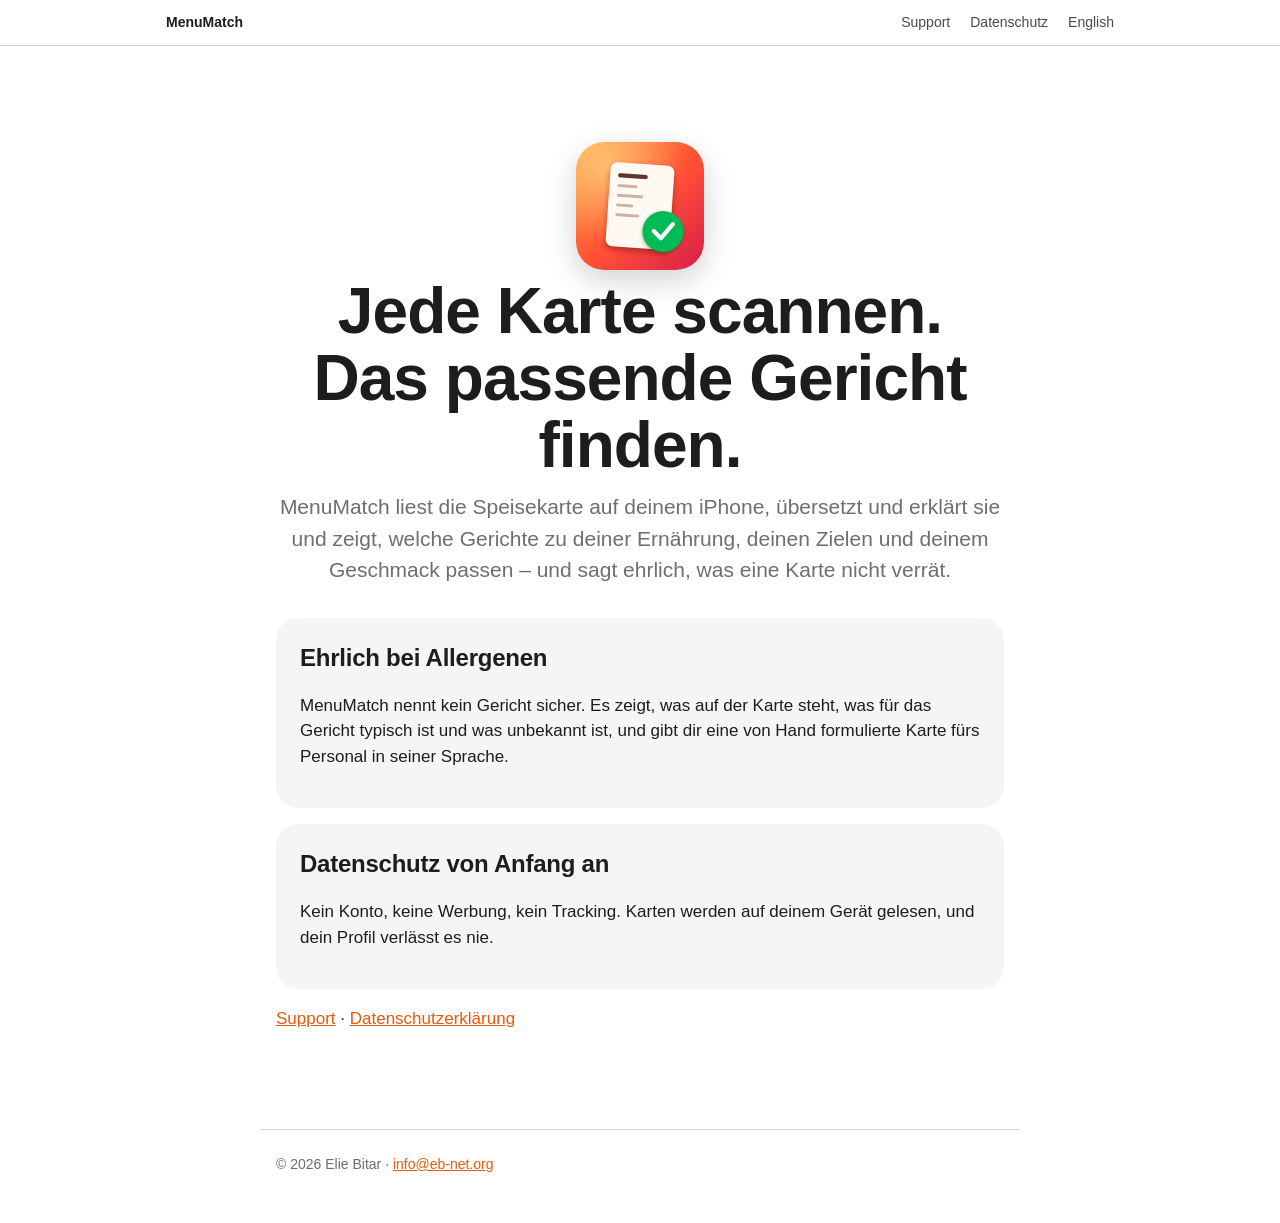
==== index-de.html @ 0ae488cf "MenuMatch support and privacy pages Co-Authored-By: Claude Opus 5.5 <noreply@anthropic.com>" ====
<!doctype html>
<html lang="de"><head><meta charset="utf-8"><meta name="viewport" content="width=device-width,initial-scale=1">
<title>MenuMatch</title><meta name="description" content="Scanne jede Speisekarte. Finde dein perfektes Gericht."><meta name="color-scheme" content="light dark">
<link rel="icon" href="icon.png"><link rel="stylesheet" href="style.css"></head>
<body><nav><div><a class="brand" href="index-de.html">MenuMatch</a><a href="support-de.html">Support</a><a href="privacy-de.html">Datenschutz</a><a href="index.html" hreflang="en">English</a></div></nav>
<main>
<div class="hero"><img src="icon.png" alt="MenuMatch-Symbol"><h1>Jede Karte scannen.<br>Das passende Gericht finden.</h1>
<p class="lead">MenuMatch liest die Speisekarte auf deinem iPhone, übersetzt und erklärt sie und zeigt, welche Gerichte zu deiner Ernährung, deinen Zielen und deinem Geschmack passen – und sagt ehrlich, was eine Karte nicht verrät.</p></div>
<div class="card"><h2 style="margin-top:0">Ehrlich bei Allergenen</h2><p>MenuMatch nennt kein Gericht sicher. Es zeigt, was auf der Karte steht, was für das Gericht typisch ist und was unbekannt ist, und gibt dir eine von Hand formulierte Karte fürs Personal in seiner Sprache.</p></div>
<div class="card"><h2 style="margin-top:0">Datenschutz von Anfang an</h2><p>Kein Konto, keine Werbung, kein Tracking. Karten werden auf deinem Gerät gelesen, und dein Profil verlässt es nie.</p></div>
<p><a href="support-de.html">Support</a> · <a href="privacy-de.html">Datenschutzerklärung</a></p></main>
<footer class="muted">© 2026 Elie Bitar · <a href="mailto:info@eb-net.org">info@eb-net.org</a></footer></body></html>
---- style.css ----
:root{--bg:#fff;--fg:#1d1d1f;--muted:#6e6e73;--card:#f5f5f7;--accent:#e8590c;--line:#d2d2d7}
@media (prefers-color-scheme:dark){:root{--bg:#000;--fg:#f5f5f7;--muted:#a1a1a6;--card:#1c1c1e;--accent:#ff8a3d;--line:#38383a}}
*{box-sizing:border-box}
body{margin:0;background:var(--bg);color:var(--fg);font:17px/1.5 -apple-system,BlinkMacSystemFont,"SF Pro Text","Helvetica Neue",sans-serif;-webkit-font-smoothing:antialiased}
nav{position:sticky;top:0;z-index:1;backdrop-filter:saturate(180%) blur(20px);-webkit-backdrop-filter:saturate(180%) blur(20px);background:color-mix(in srgb,var(--bg) 72%,transparent);border-bottom:1px solid var(--line)}
nav div{max-width:980px;margin:0 auto;padding:12px 16px;display:flex;gap:20px;align-items:center;font-size:14px}
nav a{color:var(--fg);text-decoration:none;opacity:.8}nav a:hover{opacity:1}nav .brand{font-weight:600;opacity:1;margin-right:auto}
main{max-width:760px;margin:0 auto;padding:56px 16px 80px}
h1{font-size:clamp(40px,7vw,64px);line-height:1.05;letter-spacing:-.015em;margin:0 0 12px;font-weight:700}
h2{font-size:24px;letter-spacing:-.01em;margin:40px 0 8px}
.lead{font-size:21px;color:var(--muted);margin:0 0 32px}
.card{background:var(--card);border-radius:22px;padding:22px 24px;margin:16px 0}
details{background:var(--card);border-radius:18px;padding:16px 20px;margin:10px 0}
summary{font-weight:600;cursor:pointer}details p{margin:10px 0 0;color:var(--muted)}
a{color:var(--accent)}.muted{color:var(--muted);font-size:14px}
ul{padding-left:20px}li{margin:6px 0}
.hero{text-align:center;padding-top:40px}.hero img{width:128px;height:128px;border-radius:28px;box-shadow:0 10px 30px rgba(0,0,0,.18)}
footer{max-width:760px;margin:0 auto;padding:24px 16px 48px;border-top:1px solid var(--line)}
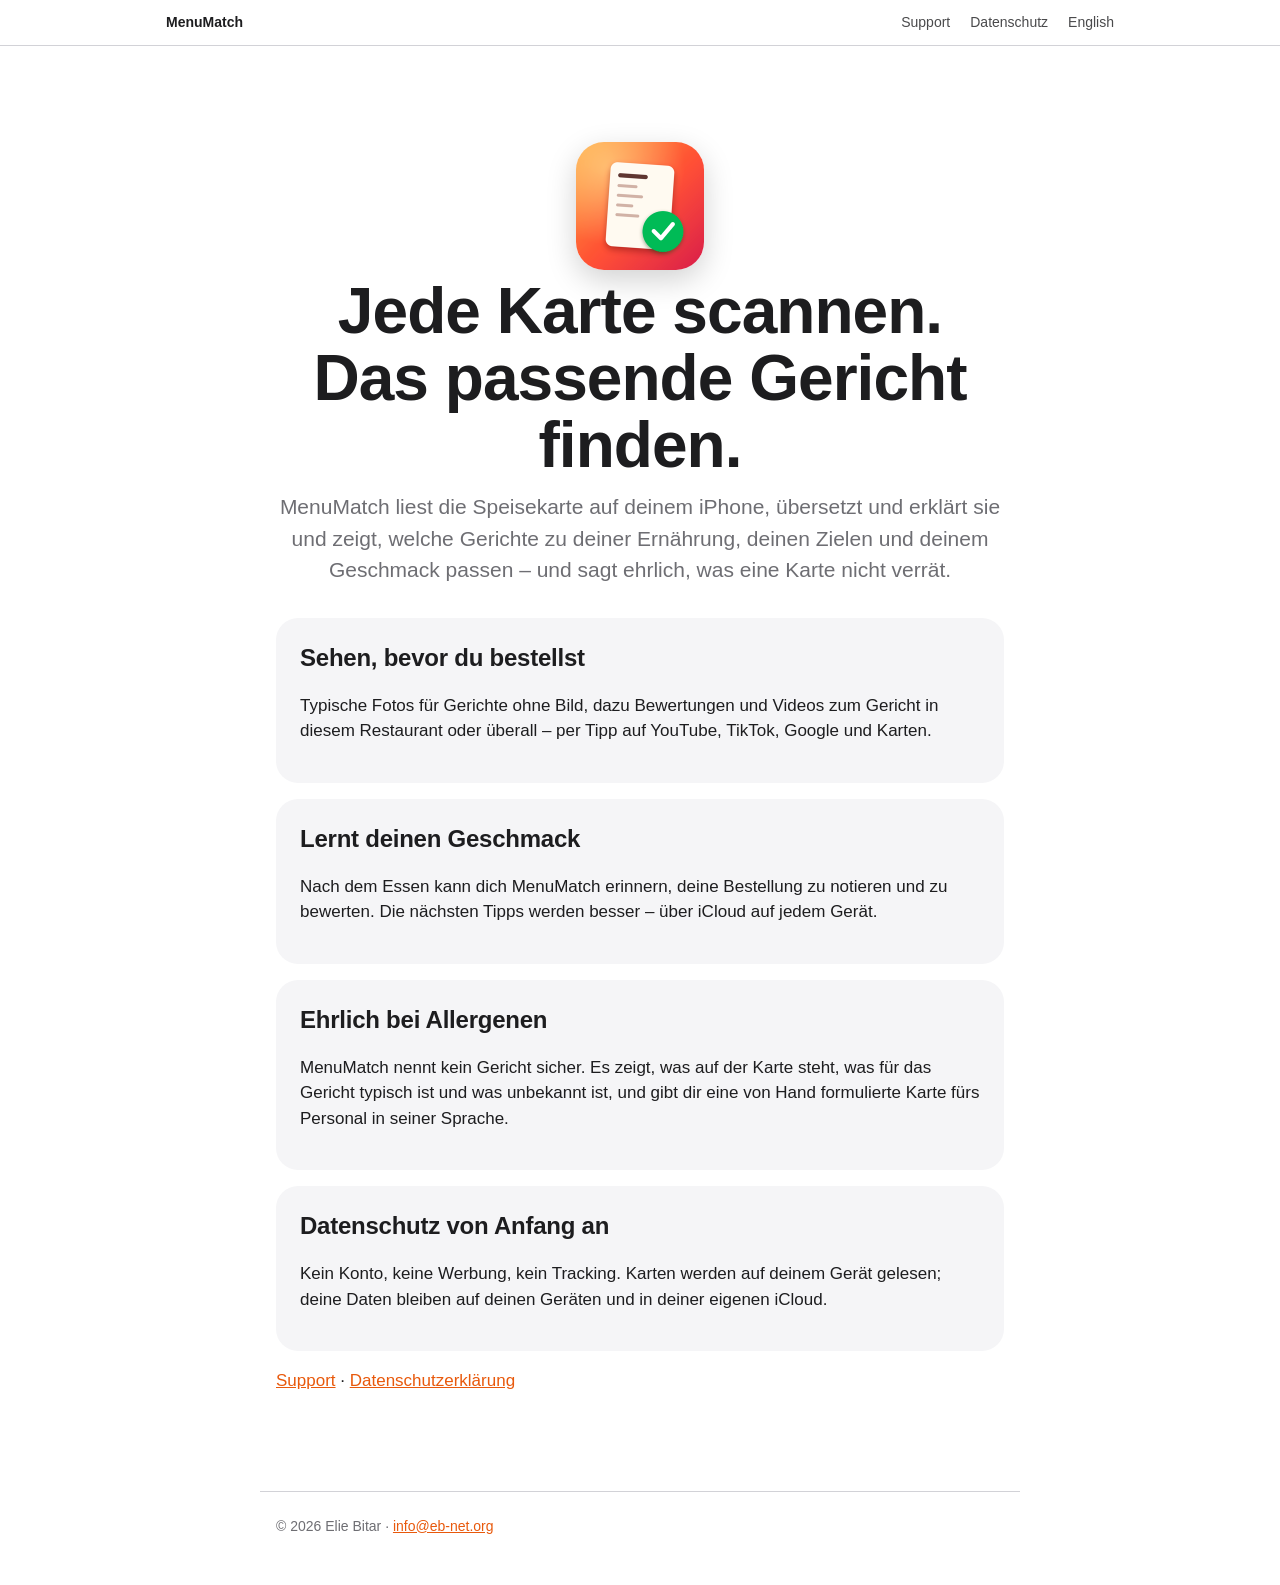
==== commit 5937f791: "Add dish photos, reviews and videos, meal reminders and iCloud sync Updates the home page, support F" ====
--- a/index-de.html
+++ b/index-de.html
@@ -6,7 +6,7 @@
 <main>
 <div class="hero"><img src="icon.png" alt="MenuMatch-Symbol"><h1>Jede Karte scannen.<br>Das passende Gericht finden.</h1>
 <p class="lead">MenuMatch liest die Speisekarte auf deinem iPhone, übersetzt und erklärt sie und zeigt, welche Gerichte zu deiner Ernährung, deinen Zielen und deinem Geschmack passen – und sagt ehrlich, was eine Karte nicht verrät.</p></div>
-<div class="card"><h2 style="margin-top:0">Ehrlich bei Allergenen</h2><p>MenuMatch nennt kein Gericht sicher. Es zeigt, was auf der Karte steht, was für das Gericht typisch ist und was unbekannt ist, und gibt dir eine von Hand formulierte Karte fürs Personal in seiner Sprache.</p></div>
-<div class="card"><h2 style="margin-top:0">Datenschutz von Anfang an</h2><p>Kein Konto, keine Werbung, kein Tracking. Karten werden auf deinem Gerät gelesen, und dein Profil verlässt es nie.</p></div>
+<div class="card"><h2 style="margin-top:0">Sehen, bevor du bestellst</h2><p>Typische Fotos für Gerichte ohne Bild, dazu Bewertungen und Videos zum Gericht in diesem Restaurant oder überall – per Tipp auf YouTube, TikTok, Google und Karten.</p></div><div class="card"><h2 style="margin-top:0">Lernt deinen Geschmack</h2><p>Nach dem Essen kann dich MenuMatch erinnern, deine Bestellung zu notieren und zu bewerten. Die nächsten Tipps werden besser – über iCloud auf jedem Gerät.</p></div><div class="card"><h2 style="margin-top:0">Ehrlich bei Allergenen</h2><p>MenuMatch nennt kein Gericht sicher. Es zeigt, was auf der Karte steht, was für das Gericht typisch ist und was unbekannt ist, und gibt dir eine von Hand formulierte Karte fürs Personal in seiner Sprache.</p></div>
+<div class="card"><h2 style="margin-top:0">Datenschutz von Anfang an</h2><p>Kein Konto, keine Werbung, kein Tracking. Karten werden auf deinem Gerät gelesen; deine Daten bleiben auf deinen Geräten und in deiner eigenen iCloud.</p></div>
 <p><a href="support-de.html">Support</a> · <a href="privacy-de.html">Datenschutzerklärung</a></p></main>
 <footer class="muted">© 2026 Elie Bitar · <a href="mailto:info@eb-net.org">info@eb-net.org</a></footer></body></html>
